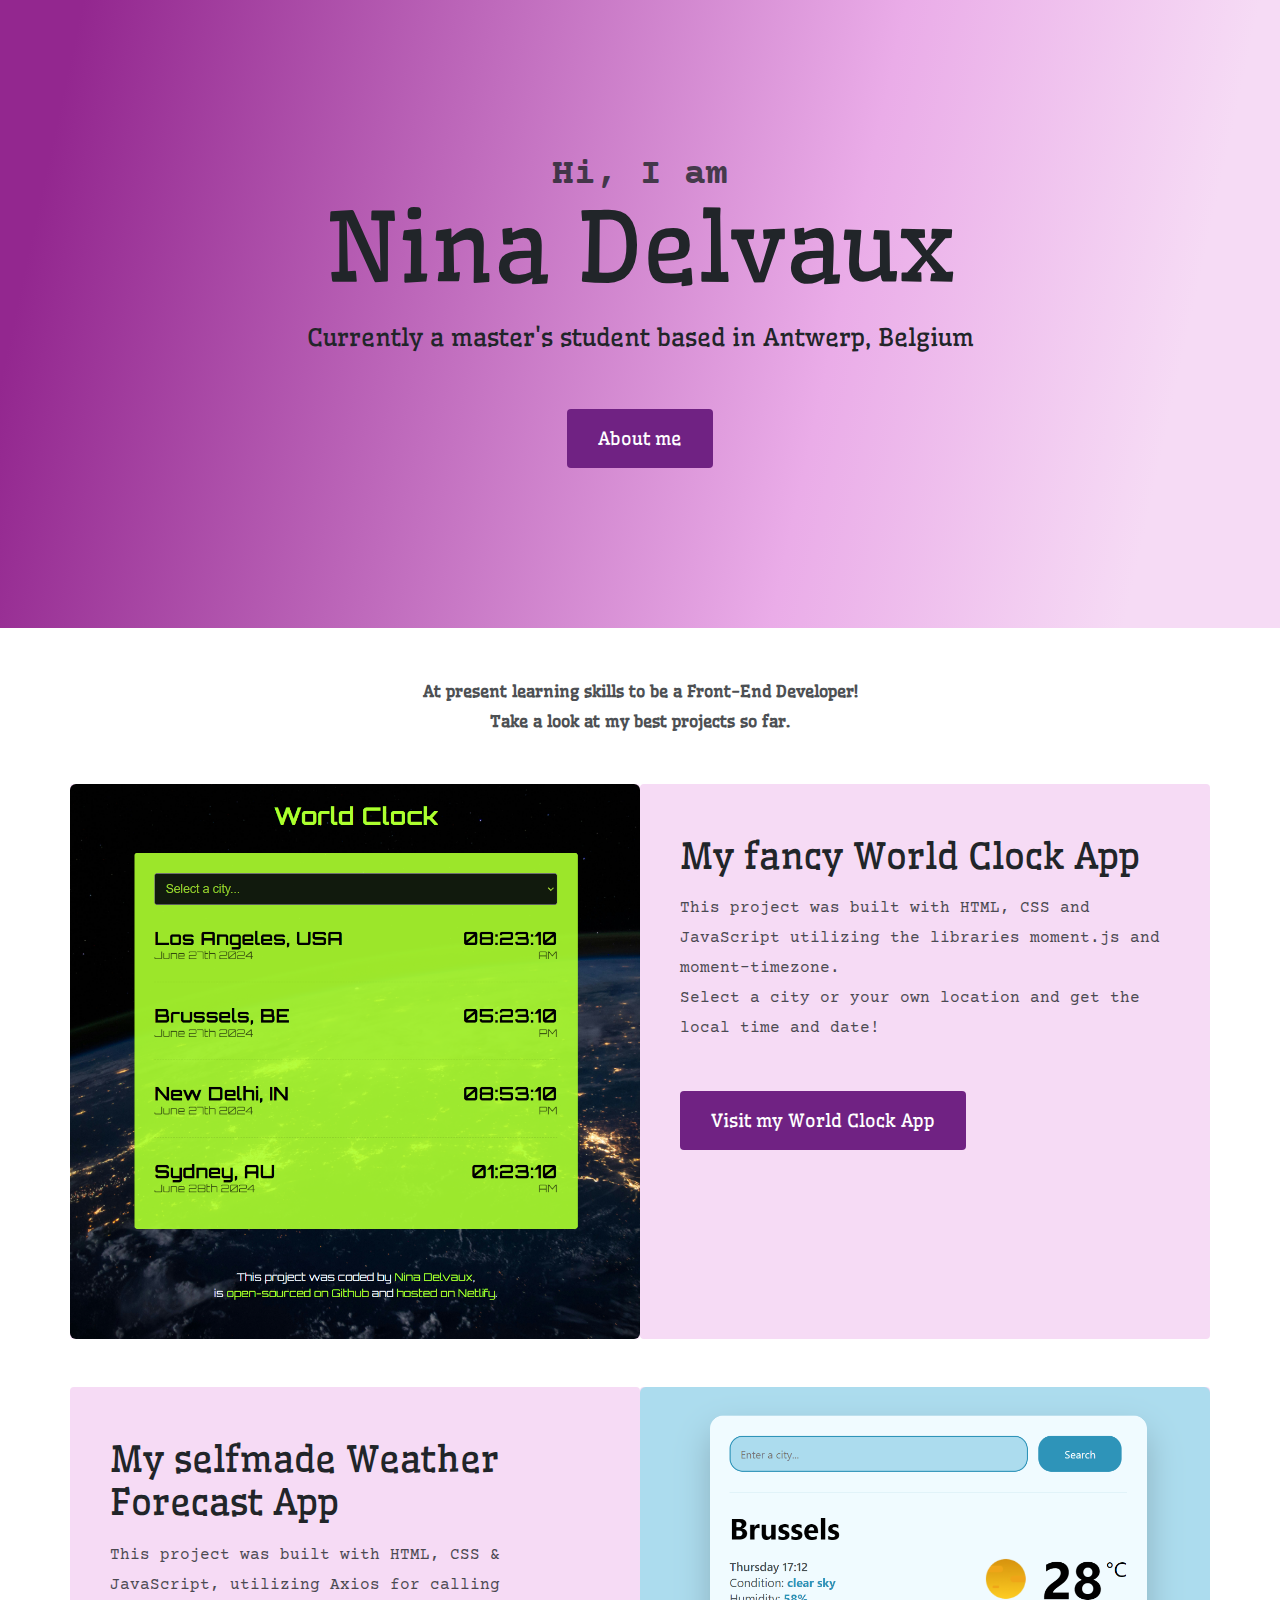
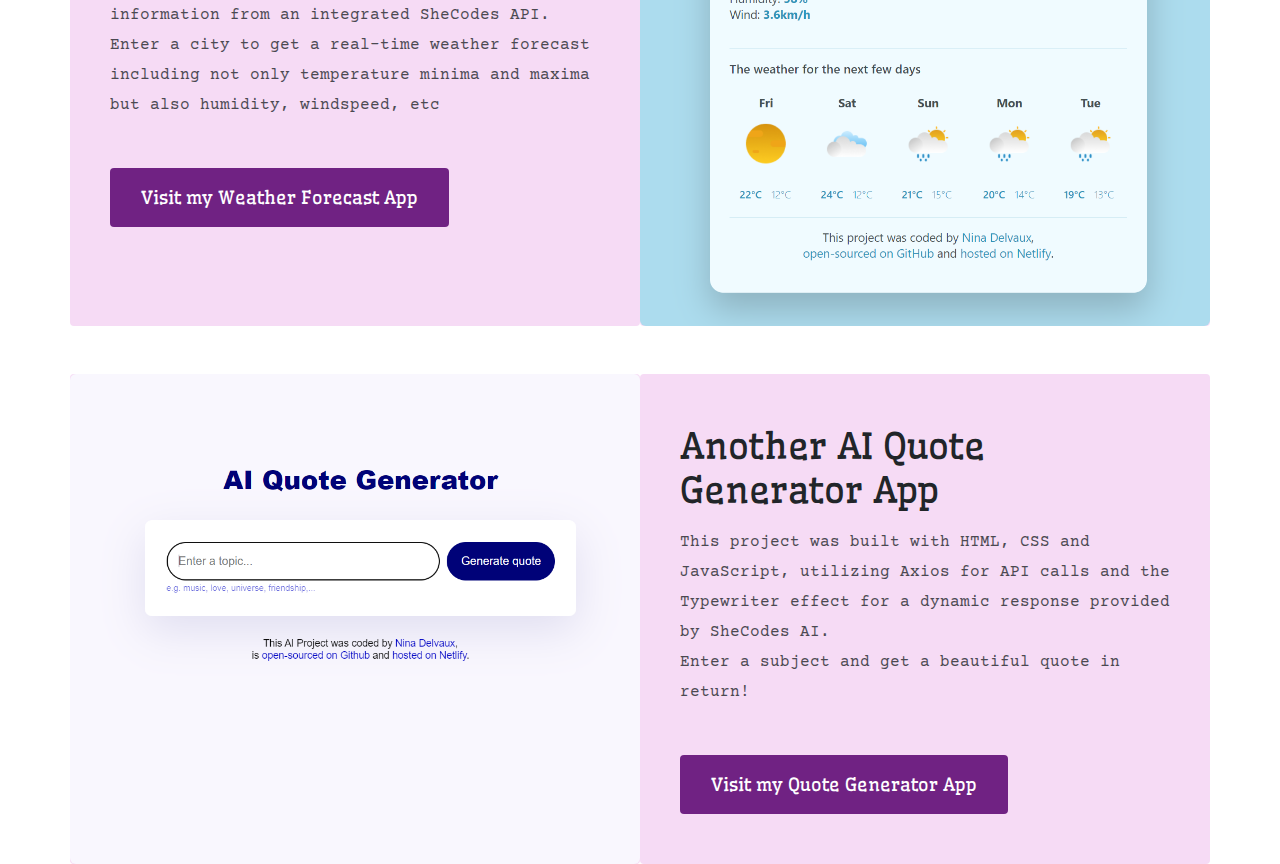
==== index.html @ 5031d10f "Integrated Homepage content & responsive design" ====
<!DOCTYPE html>
<html lang="en">
  <head>
    <meta charset="UTF-8" />
    <meta name="viewport" content="width=device-width, initial-scale=1.0" />
    <meta http-equiv="X-UA-Compatible" content="IE=7" />
    <link rel="preconnect" href="https://fonts.googleapis.com" />
    <link rel="preconnect" href="https://fonts.gstatic.com" crossorigin />
    <link
      href="https://fonts.googleapis.com/css2?family=Wellfleet&display=swap"
      rel="stylesheet"
    />
    <link rel="preconnect" href="https://fonts.googleapis.com" />
    <link rel="preconnect" href="https://fonts.gstatic.com" crossorigin />
    <link
      href="https://fonts.googleapis.com/css2?family=Courier+Prime:ital,wght@0,400;0,700;1,400;1,700&family=Wellfleet&display=swap"
      rel="stylesheet"
    />
    <link
      href="https://cdn.jsdelivr.net/npm/bootstrap@5.3.3/dist/css/bootstrap.min.css"
      rel="stylesheet"
      integrity="sha384-QWTKZyjpPEjISv5WaRU9OFeRpok6YctnYmDr5pNlyT2bRjXh0JMhjY6hW+ALEwIH"
      crossorigin="anonymous"
    />
    <script
      src="https://cdn.jsdelivr.net/npm/bootstrap@5.3.3/dist/js/bootstrap.bundle.min.js"
      integrity="sha384-YvpcrYf0tY3lHB60NNkmXc5s9fDVZLESaAA55NDzOxhy9GkcIdslK1eN7N6jIeHz"
      crossorigin="anonymous"
    ></script>
    <link rel="stylesheet" href="/src/style.css" />
    <title>Document</title>
  </head>
  <body>
    <div class="hero">
      <p>Hi, I am</p>
      <h1>Nina Delvaux</h1>
      <h2 class="mb-5">
        Currently a master's student based in Antwerp, Belgium
      </h2>
      <div>
        <a href="#" class="btn btn-branding">About me</a>
      </div>
    </div>
    <p class="text-center m-5 centered-p">
      At present learning skills to be a Front-End Developer! <br />
      Take a look at my best projects so far.
    </p>
    <div class="container">
      <div class="row">
        <div class="col-lg-6">
          <img
            src="/images/World Clock screenshot.png"
            class="img-fluid rounded"
          />
        </div>
        <div class="col-lg-6 project-description">
          <h2 class="mb-3">My fancy World Clock App</h2>
          <p>
            This project was built with HTML, CSS and JavaScript utilizing the
            libraries moment.js and moment-timezone. <br />
            Select a city or your own location and get the local time and date!
          </p>
          <div class="mt-5 mb-5">
            <a
              href="https://my-fancy-world-clock.netlify.app/"
              target="_blank"
              class="btn btn-branding"
              >Visit my World Clock App</a
            >
          </div>
        </div>
      </div>
      <div class="row mt-5">
        <div class="col-lg-6 project-description">
          <h2 class="mb-3">My selfmade Weather Forecast App</h2>
          <p>
            This project was built with HTML, CSS & JavaScript, utilizing Axios
            for calling information from an integrated SheCodes API. <br />
            Enter a city to get a real-time weather forecast including not only
            temperature minima and maxima but also humidity, windspeed, etc
          </p>
          <div class="mb-5 mt-5">
            <a
              href="https://my-selfmade-weather-forecast.netlify.app/"
              target="_blank"
              class="btn btn-branding"
              >Visit my Weather Forecast App</a
            >
          </div>
        </div>
        <div class="col-lg-6">
          <img
            src="/images/Weather Forecast screenshot.png"
            class="img-fluid rounded"
          />
        </div>
      </div>
      <div class="row mt-5">
        <div class="col-lg-6">
          <img
            src="/images/Quote Generator screenshot.png"
            class="img-fluid rounded"
          />
        </div>
        <div class="col-lg-6 project-description">
          <h2 class="mb-3">Another AI Quote Generator App</h2>
          <p>
            This project was built with HTML, CSS and JavaScript, utilizing
            Axios for API calls and the Typewriter effect for a dynamic response
            provided by SheCodes AI. <br />
            Enter a subject and get a beautiful quote in return!
          </p>
          <div class="mt-5 mb-5">
            <a
              href="https://another-quote-generator.netlify.app/"
              target="_blank"
              class="btn btn-branding"
              >Visit my Quote Generator App</a
            >
          </div>
        </div>
      </div>
    </div>
  </body>
</html>
---- src/style.css ----
:root {
  --hero-font-family: "Wellfleet", monospace;
  --secondary-font-family: "Courier Prime", monospace;
  --branding-color: rgba(112, 34, 131, 1);
  --secondary-color: rgba(160, 95, 150, 1);
  --tertiary-color: rgba(246, 219, 245, 1);
}

.hero {
  background: linear-gradient(
    102.3deg,
    rgb(147, 39, 143) 5.9%,
    rgb(234, 172, 232) 64%,
    rgb(246, 219, 245) 89%
  );
  text-align: center;
  padding: 160px 20px;
  font-family: var(--hero-font-family);
}

.hero p {
  font-size: 36px;
  font-weight: bold;
  margin: 0;
}

.hero h2 {
  font-weight: normal;
  line-height: 2;
  font-size: 24px;
}

h1 {
  font-size: 96px;
}

h2 {
  font-size: 36px;
}

.btn-branding {
  background: var(--branding-color);
  border-radius: 4px;
  color: white;
  font-size: 18px;
  line-height: 27px;
  padding: 15px 30px;
}

.btn-branding:hover {
  color: var(--tertiary-color);
  background-color: var(--branding-color);
  opacity: 0.8;
}

.centered-p {
  font-family: var(--hero-font-family);
  font-weight: 900;
}

.project-description {
  padding: 120px 60px 0 !important;
}

p {
  font-family: var(--secondary-font-family);
  font-size: 16px;
  line-height: 30px;
  opacity: 0.8;
}

h2,
a.btn-branding {
  font-family: var(--hero-font-family);
}

.col-lg-6 {
  background-color: var(--tertiary-color);
  padding: 0;
  border-radius: 4px;
}

@media (max-width: 992px) {
  .project-description {
    padding: 40px !important;
    text-align: center;
  }
  h1 {
    font-size: 66px;
  }
  h2 {
    font-size: 28px;
  }
  .centered-p {
    font-size: 20px;
  }
}
@media (max-width: 1400px) {
  .project-description {
    padding: 50px 40px 0 !important;
  }
}
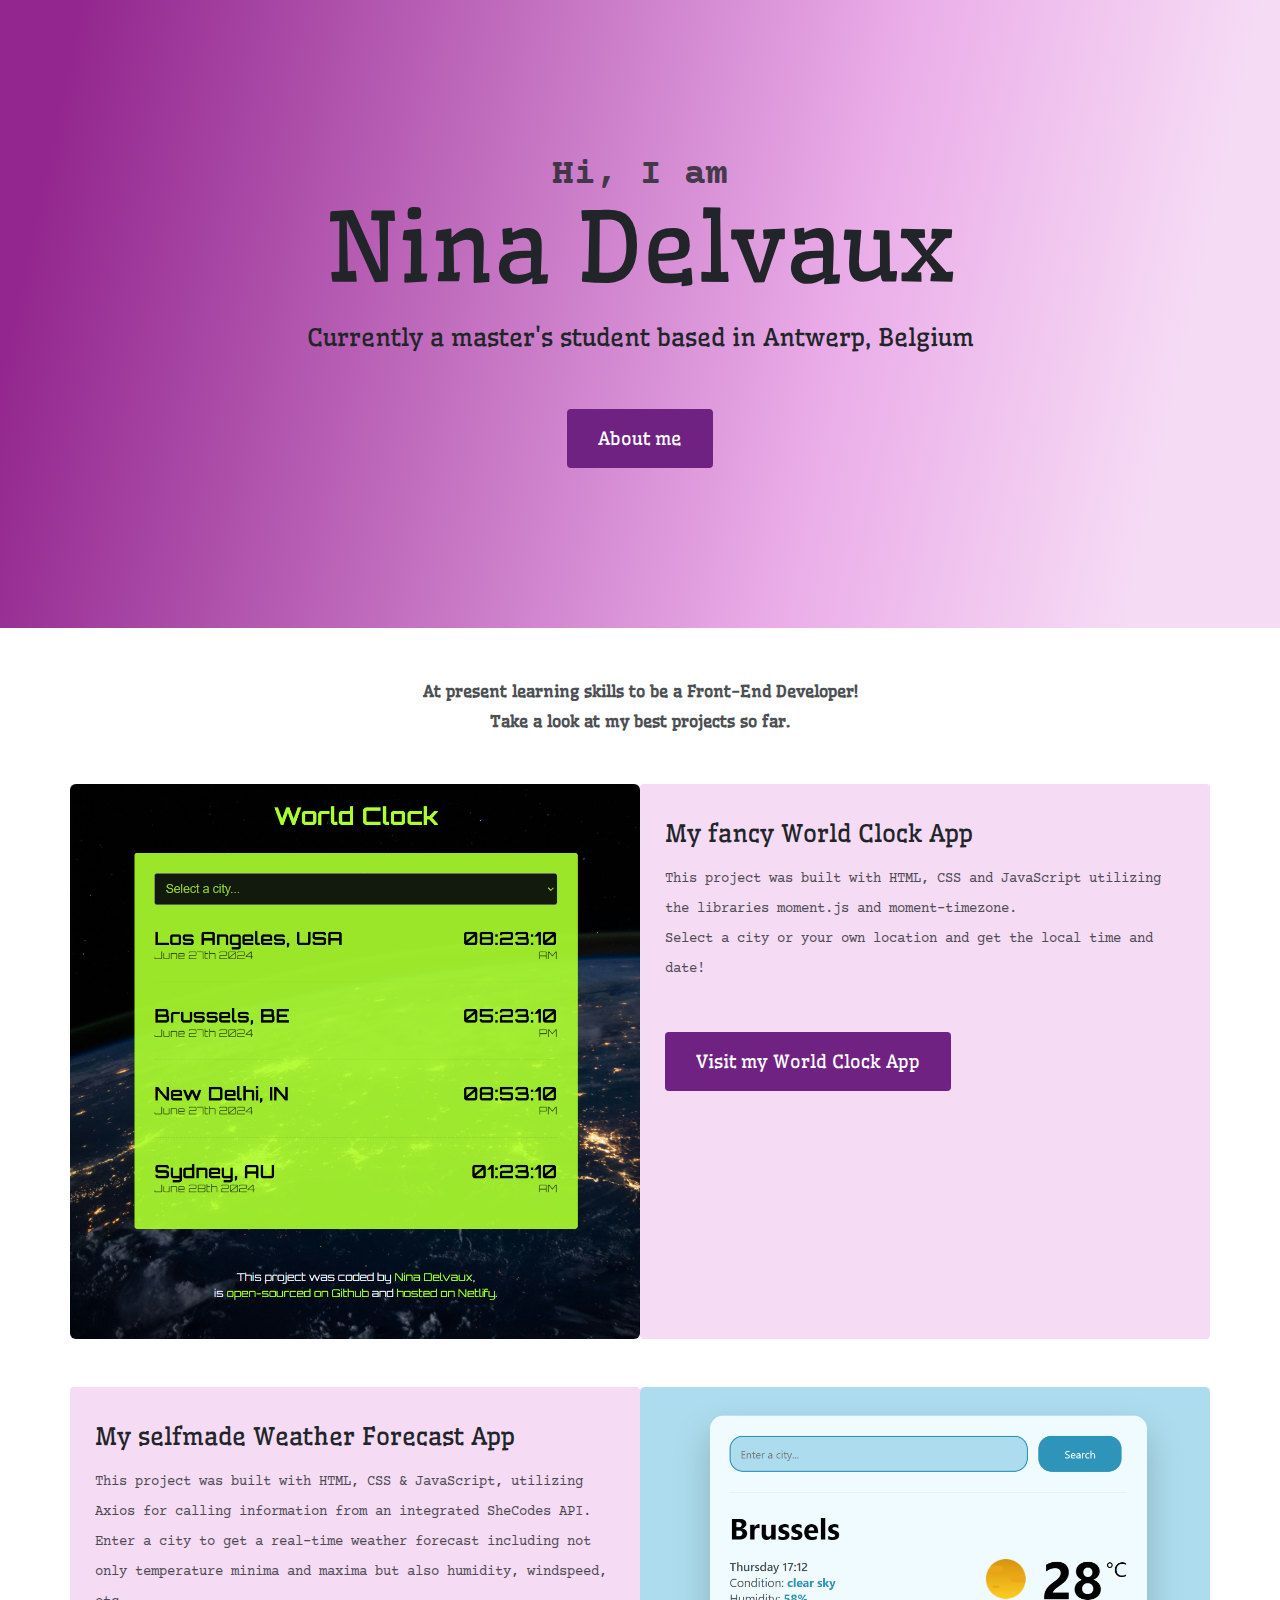
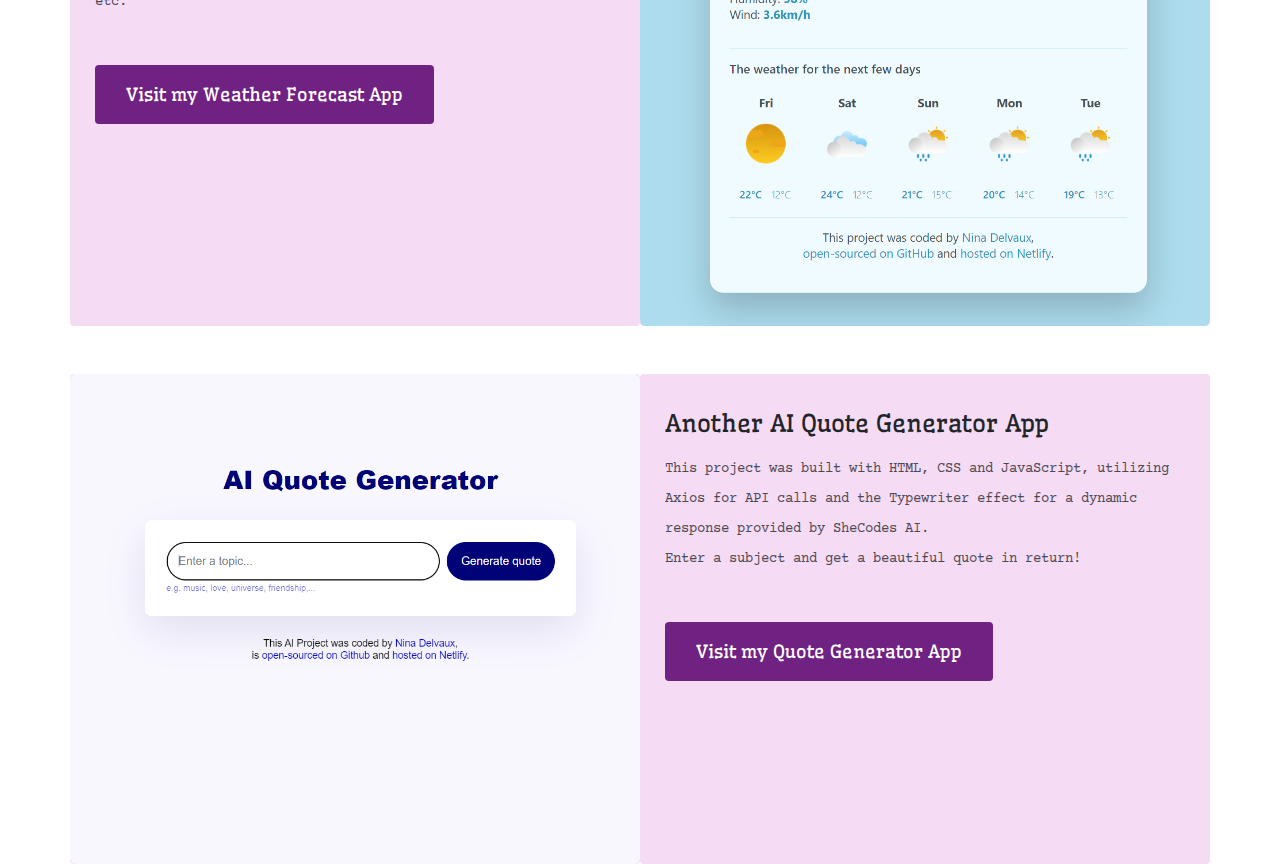
==== commit 64ad4e40: "Changed Responsive detail on the homepage" ====
--- a/index.html
+++ b/index.html
@@ -77,7 +77,7 @@
             This project was built with HTML, CSS & JavaScript, utilizing Axios
             for calling information from an integrated SheCodes API. <br />
             Enter a city to get a real-time weather forecast including not only
-            temperature minima and maxima but also humidity, windspeed, etc
+            temperature minima and maxima but also humidity, windspeed, etc.
           </p>
           <div class="mb-5 mt-5">
             <a
--- a/src/style.css
+++ b/src/style.css
@@ -94,9 +94,19 @@
   .centered-p {
     font-size: 20px;
   }
+  .project-description p {
+    text-align: center !important;
+  }
 }
 @media (max-width: 1400px) {
   .project-description {
-    padding: 50px 40px 0 !important;
+    padding: 35px 25px 0 !important;
+  }
+  h2 {
+    font-size: 24px;
+  }
+  .project-description p {
+    font-size: 14px;
+    text-align: left;
   }
 }
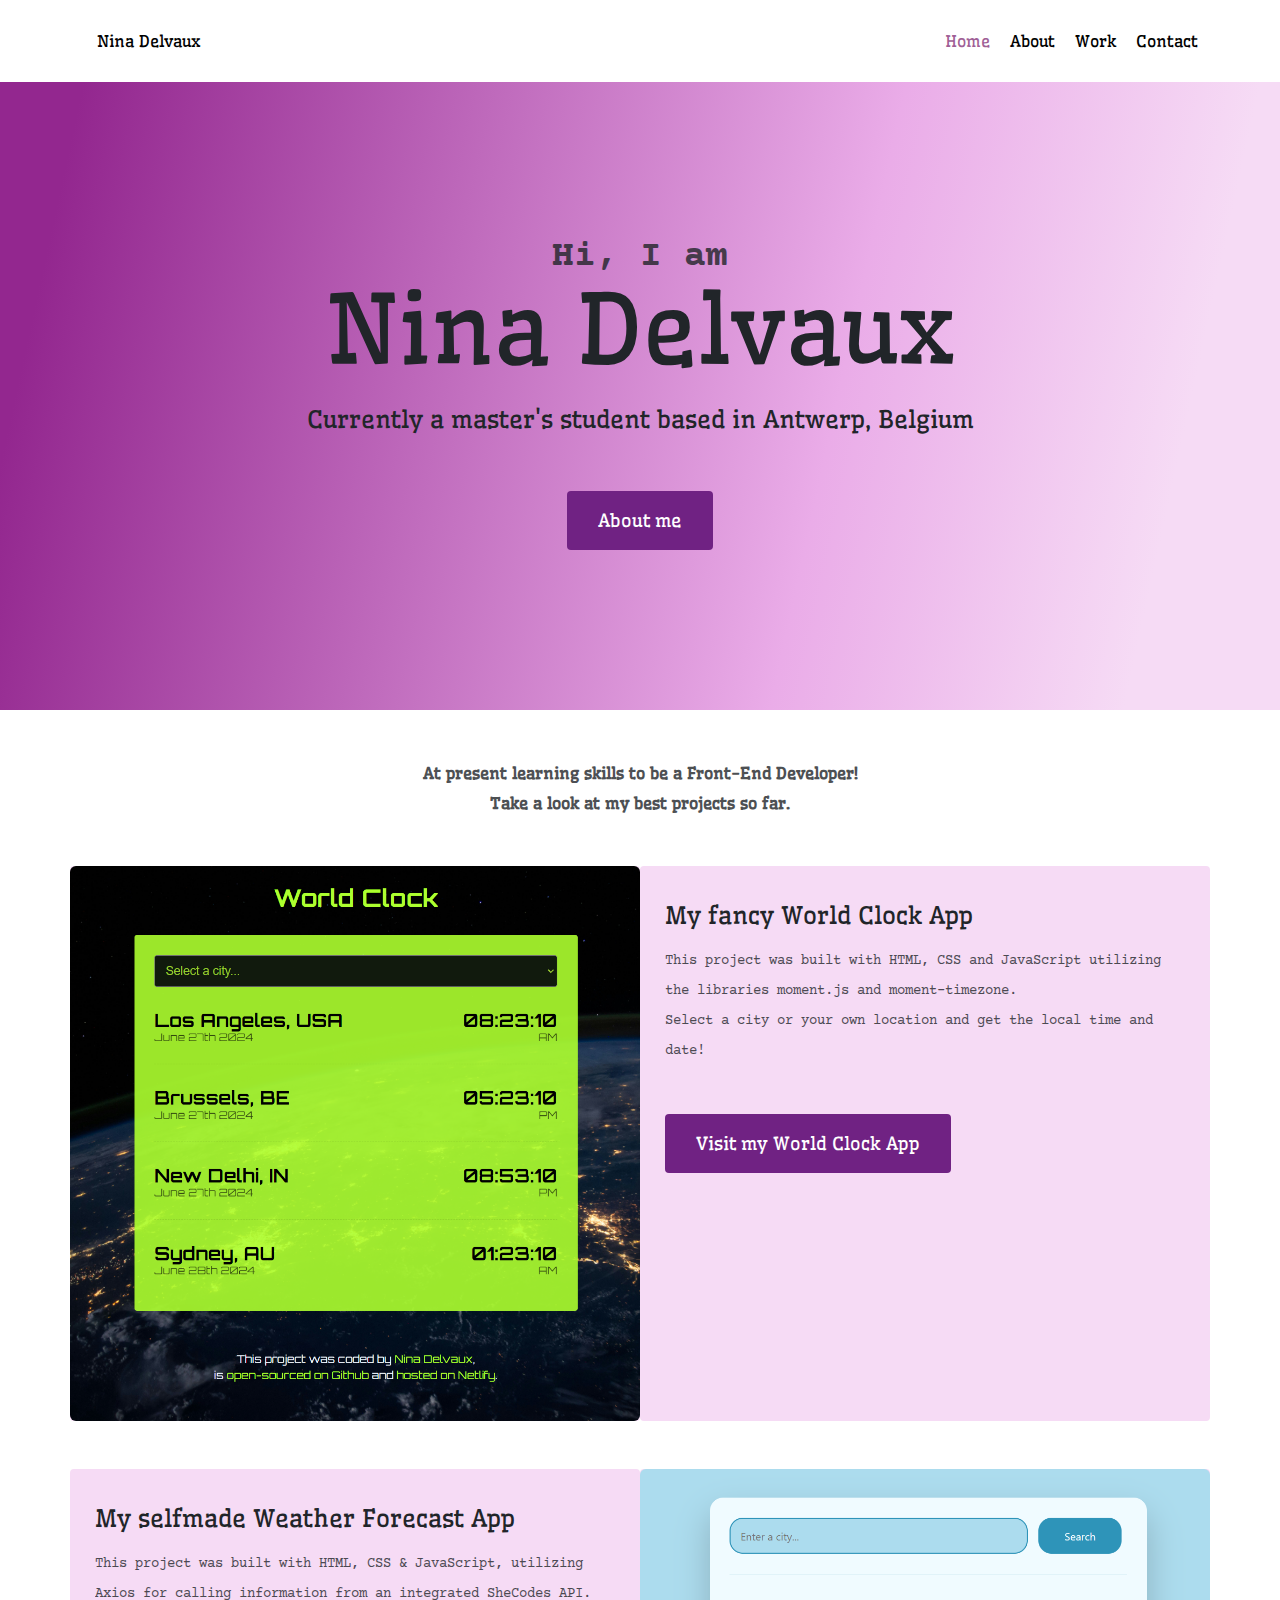
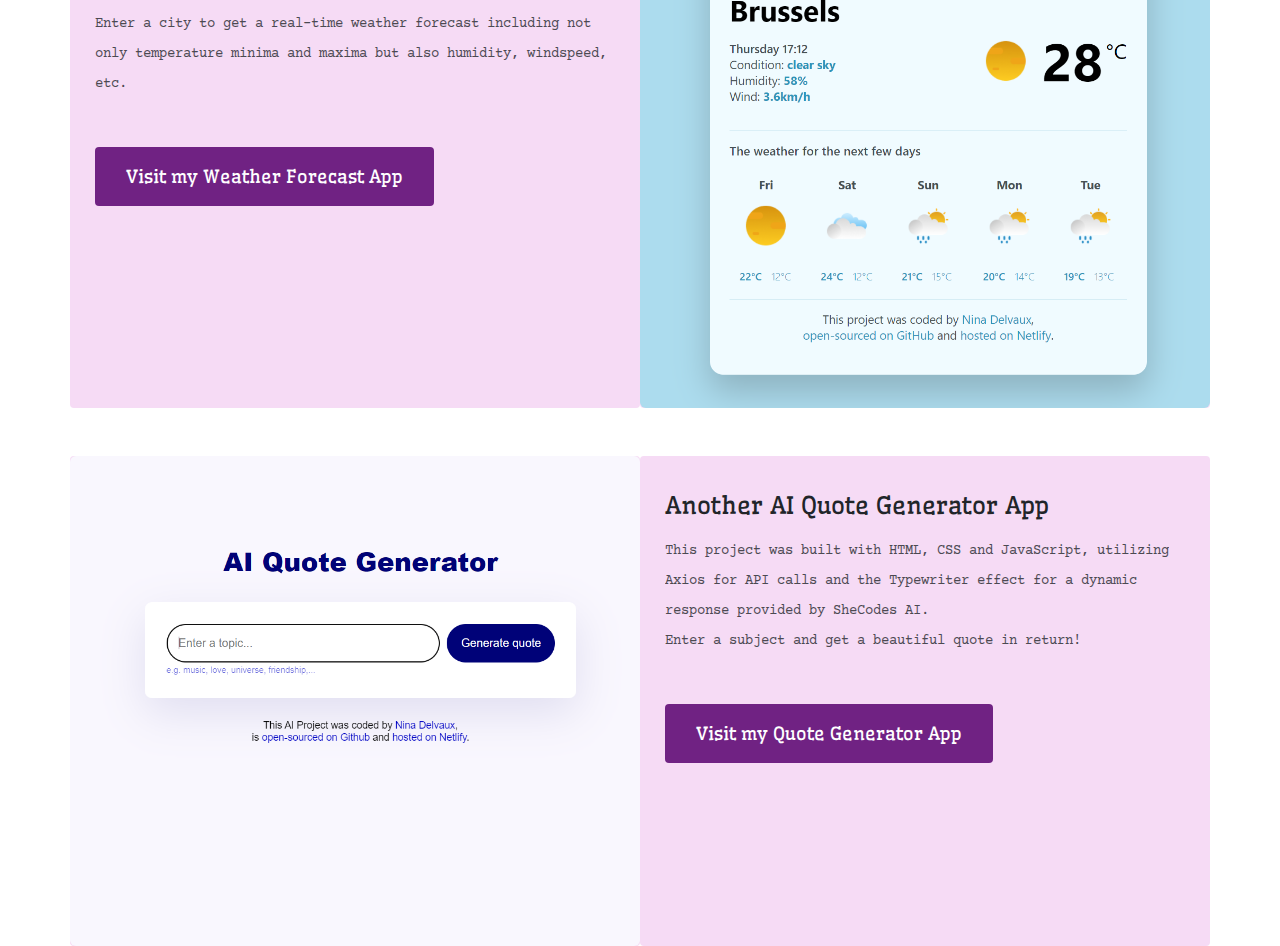
==== commit 15d8baa7: "Created responsive navbar, fixed buttonlinks" ====
--- a/index.html
+++ b/index.html
@@ -31,6 +31,29 @@
     <title>Document</title>
   </head>
   <body>
+    <div class="container">
+      <nav class="d-flex justify-content-between">
+        <ul class="d-none d-md-block">
+          <li>
+            <a href="/">Nina Delvaux</a>
+          </li>
+        </ul>
+        <ul>
+          <li class="active">
+            <a href="/">Home</a>
+          </li>
+          <li>
+            <a href="/about.html">About</a>
+          </li>
+          <li>
+            <a href="/work.html">Work</a>
+          </li>
+          <li>
+            <a href="/contact.html">Contact</a>
+          </li>
+        </ul>
+      </nav>
+    </div>
     <div class="hero">
       <p>Hi, I am</p>
       <h1>Nina Delvaux</h1>
@@ -38,7 +61,7 @@
         Currently a master's student based in Antwerp, Belgium
       </h2>
       <div>
-        <a href="#" class="btn btn-branding">About me</a>
+        <a href="/about.html" class="btn btn-branding">About me</a>
       </div>
     </div>
     <p class="text-center m-5 centered-p">
--- a/src/style.css
+++ b/src/style.css
@@ -59,7 +59,7 @@
 }
 
 .project-description {
-  padding: 120px 60px 0 !important;
+  padding: 120px 60px 0;
 }
 
 p {
@@ -80,6 +80,79 @@
   border-radius: 4px;
 }
 
+.content-container {
+  padding: 120px 20px;
+  margin: 0 110px;
+}
+
+.header-about-page h1 {
+  font-size: 50px;
+  font-family: var(--hero-font-family);
+}
+.header-about-page h2 {
+  font-size: 20px;
+}
+.header-about-page p {
+  line-height: 1.5;
+}
+
+.content h1 {
+  font-size: 64px;
+  line-height: 80px;
+  font-family: var(--hero-font-family);
+}
+
+.content h3 {
+  font-size: 24px;
+  line-height: 1.5;
+  font-family: var(--hero-font-family);
+}
+
+.content p {
+  line-height: 1.5;
+  font-family: var(--secondary-font-family);
+}
+
+.card {
+  border-color: 1px solid var(--branding-color);
+  background-color: var(--tertiary-color);
+}
+
+.card-title,
+.card-subtitle {
+  font-family: var(--hero-font-family);
+  text-align: center;
+  line-height: 1.5;
+}
+
+nav {
+  padding: 20px 0;
+}
+
+nav ul {
+  padding: 0;
+  margin: 0;
+}
+
+nav li {
+  display: inline;
+  list-style: none;
+  line-height: 42px;
+  margin-left: 15px;
+  font-family: var(--hero-font-family);
+}
+
+nav a {
+  text-decoration: none;
+  color: rgb(0, 0, 0);
+  transition: all 100ms ease-in-out;
+}
+
+nav a:hover,
+nav li.active a {
+  color: var(--secondary-color);
+}
+
 @media (max-width: 992px) {
   .project-description {
     padding: 40px !important;
@@ -97,7 +170,18 @@
   .project-description p {
     text-align: center !important;
   }
+
+  .content-container {
+    padding: 20px;
+    margin: 0 auto !important;
+    text-align: center;
+  }
+  .content-container h1 {
+    font-size: 36px;
+    line-height: 1.5;
+  }
 }
+
 @media (max-width: 1400px) {
   .project-description {
     padding: 35px 25px 0 !important;
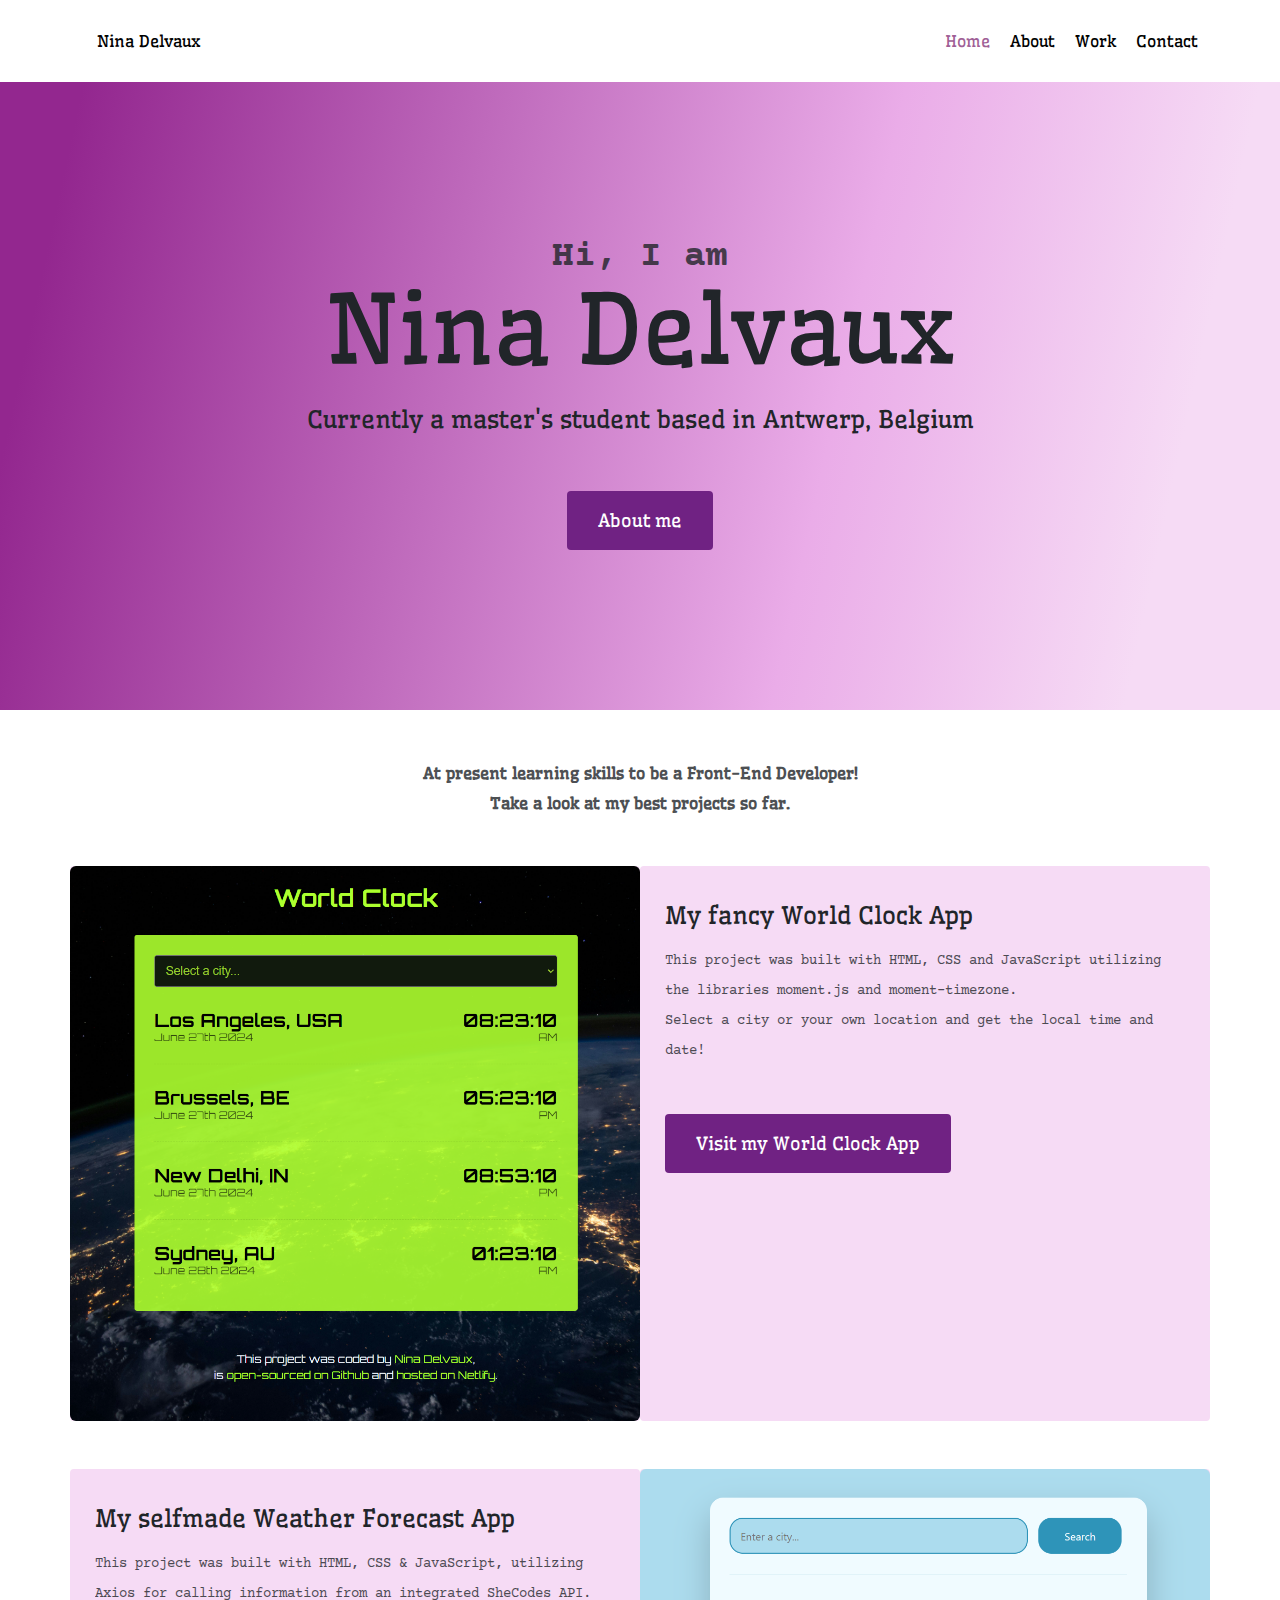
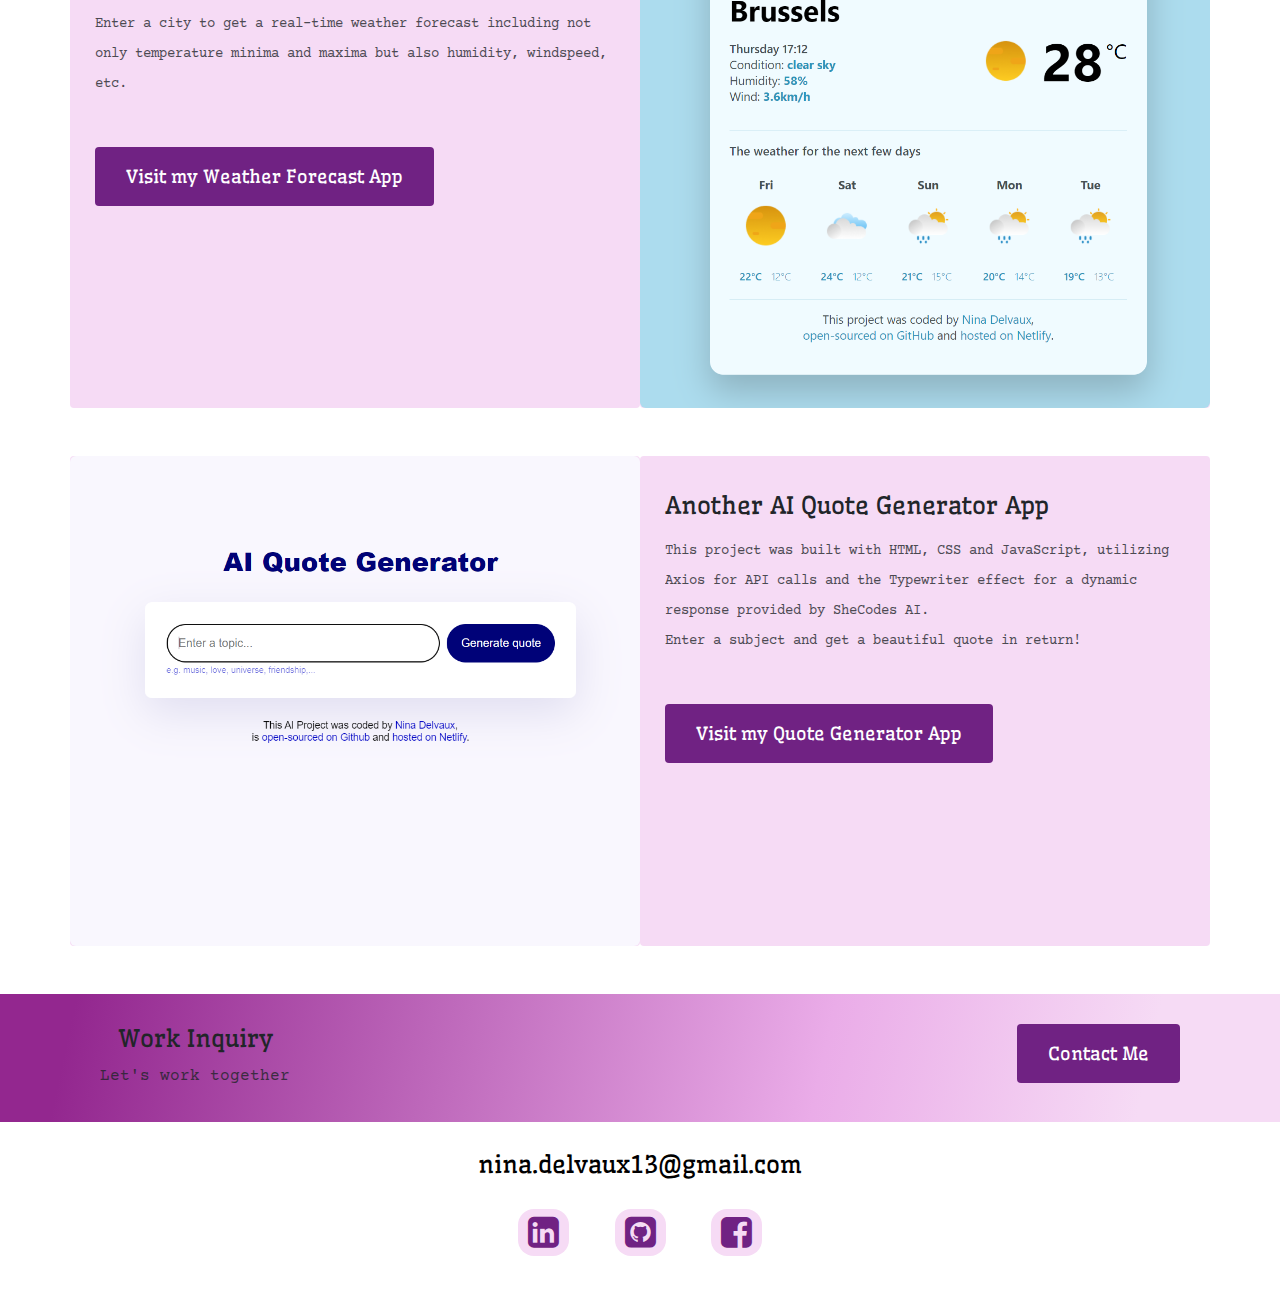
==== commit 147338ba: "Created footer" ====
--- a/index.html
+++ b/index.html
@@ -28,6 +28,10 @@
       crossorigin="anonymous"
     ></script>
     <link rel="stylesheet" href="/src/style.css" />
+    <link
+      rel="stylesheet"
+      href="https://cdnjs.cloudflare.com/ajax/libs/font-awesome/4.7.0/css/font-awesome.min.css"
+    />
     <title>Document</title>
   </head>
   <body>
@@ -144,5 +148,43 @@
         </div>
       </div>
     </div>
+    <div class="footer-container">
+      <footer class="text-center mt-5">
+        <div
+          class="contact-box d-flex justify-content-between mb-4 d-none d-md-flex"
+        >
+          <div>
+            <h2>Work Inquiry</h2>
+            <p>Let's work together</p>
+          </div>
+          <div>
+            <a href="/contact.html" class="btn btn-branding">Contact Me</a>
+          </div>
+        </div>
+        <a href="mailto:nina.delvaux13@gmail.com" class="email-link"
+          >nina.delvaux13@gmail.com</a
+        >
+        <div class="social-links mt-4 mb-5">
+          <a
+            href="https://www.linkedin.com/in/nina-delvaux-8363b2268/"
+            target="_blank"
+            class="rounded-4"
+            ><i class="fa fa-linkedin-square"></i
+          ></a>
+          <a
+            href="https://github.com/NinaDlvx"
+            target="_blank"
+            class="rounded-4"
+            ><i class="fa fa-github-square"></i
+          ></a>
+          <a
+            href="https://www.facebook.com/nina.delvaux.3"
+            target="_blank"
+            class="rounded-4"
+            ><i class="fa fa-facebook-square"></i
+          ></a>
+        </div>
+      </footer>
+    </div>
   </body>
 </html>
--- a/src/style.css
+++ b/src/style.css
@@ -59,7 +59,7 @@
 }
 
 .project-description {
-  padding: 120px 60px 0;
+  padding: 120px 60px 0 !important;
 }
 
 p {
@@ -153,6 +153,45 @@
   color: var(--secondary-color);
 }
 
+.footer-container {
+  padding: 0;
+}
+
+footer .contact-box {
+  background: linear-gradient(
+    102.3deg,
+    rgb(147, 39, 143) 5.9%,
+    rgb(234, 172, 232) 64%,
+    rgb(246, 219, 245) 89%
+  );
+  padding: 30px 100px 15px;
+}
+
+footer .email-link {
+  text-decoration: none;
+  color: black;
+  font-size: 24px;
+  font-family: var(--hero-font-family);
+}
+
+footer .email-link:hover {
+  color: var(--secondary-color);
+}
+
+footer .social-links a {
+  font-size: 36px;
+  margin: 20px;
+  padding: 3px 10px;
+  color: var(--branding-color);
+  background-color: var(--tertiary-color);
+  transition: all 200 ease-in-out;
+}
+
+footer .social-links a:hover {
+  color: var(--tertiary-color);
+  background-color: var(--branding-color);
+}
+
 @media (max-width: 992px) {
   .project-description {
     padding: 40px !important;
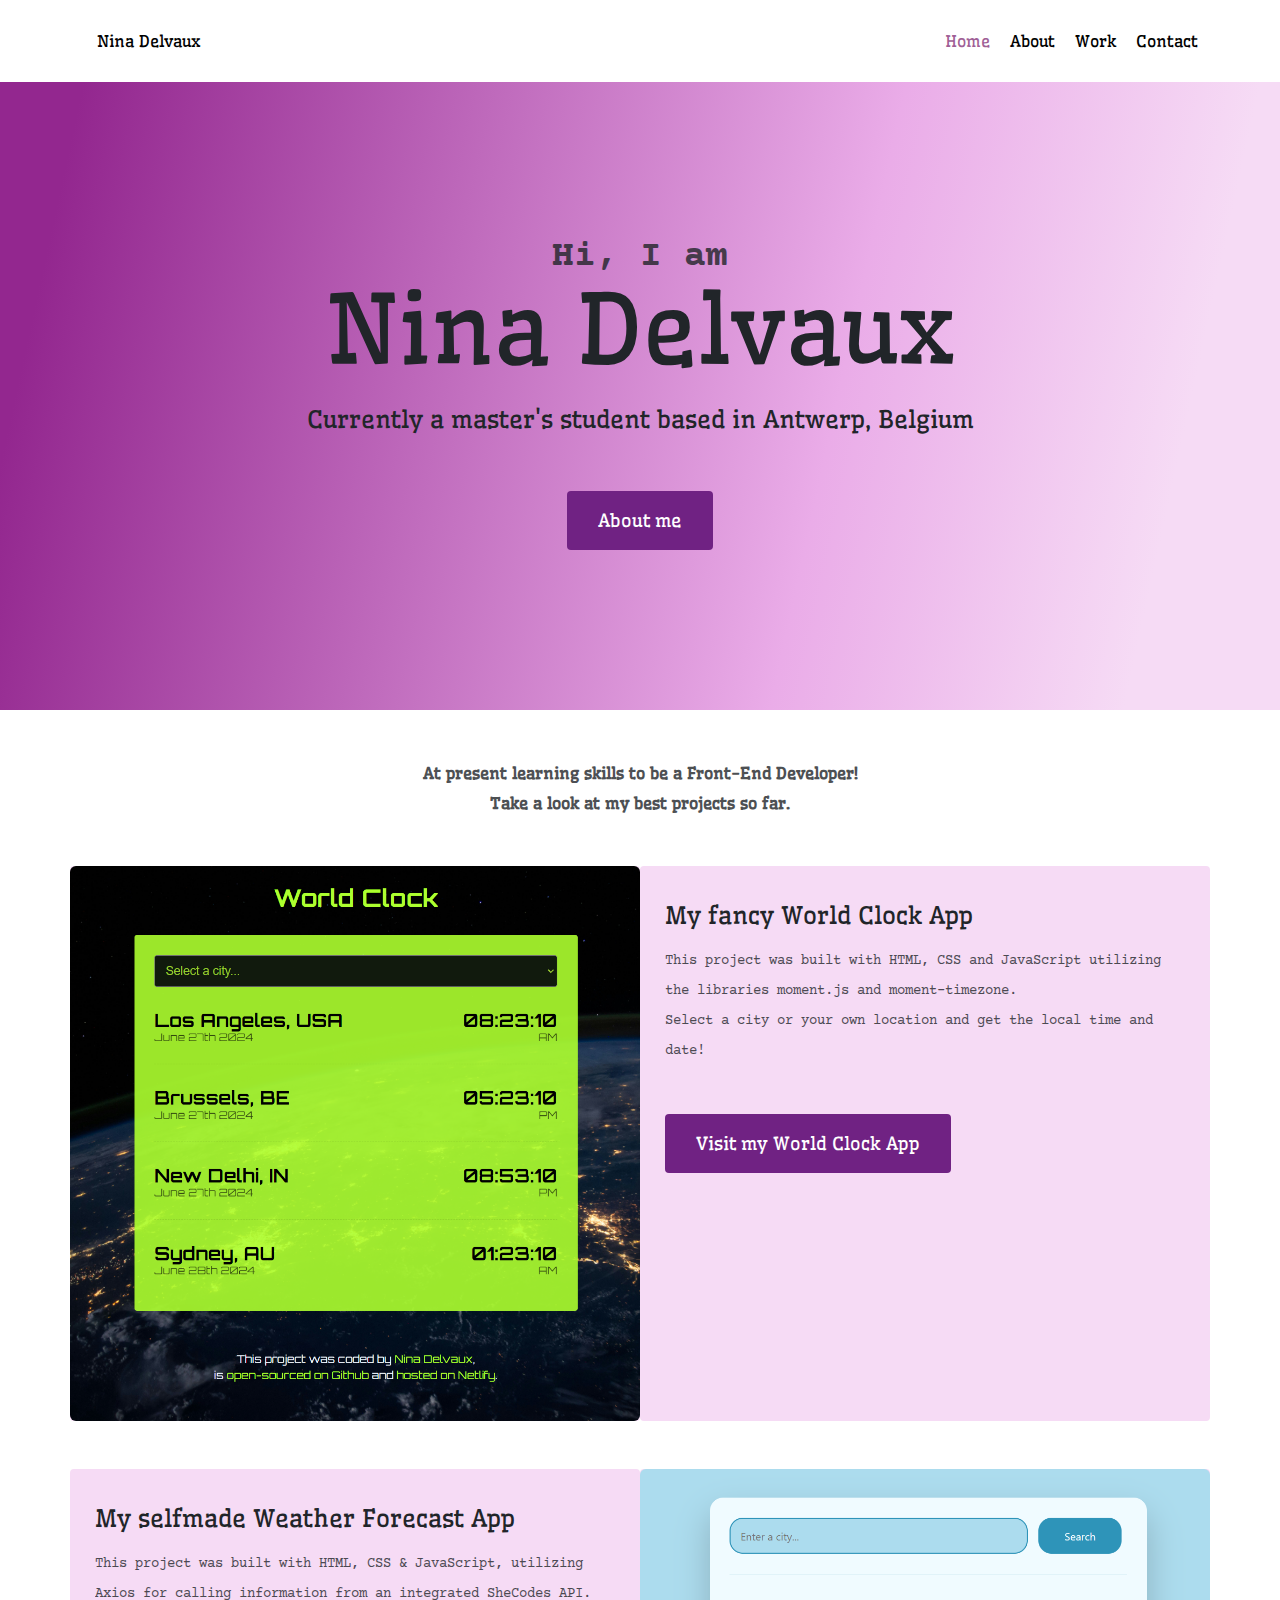
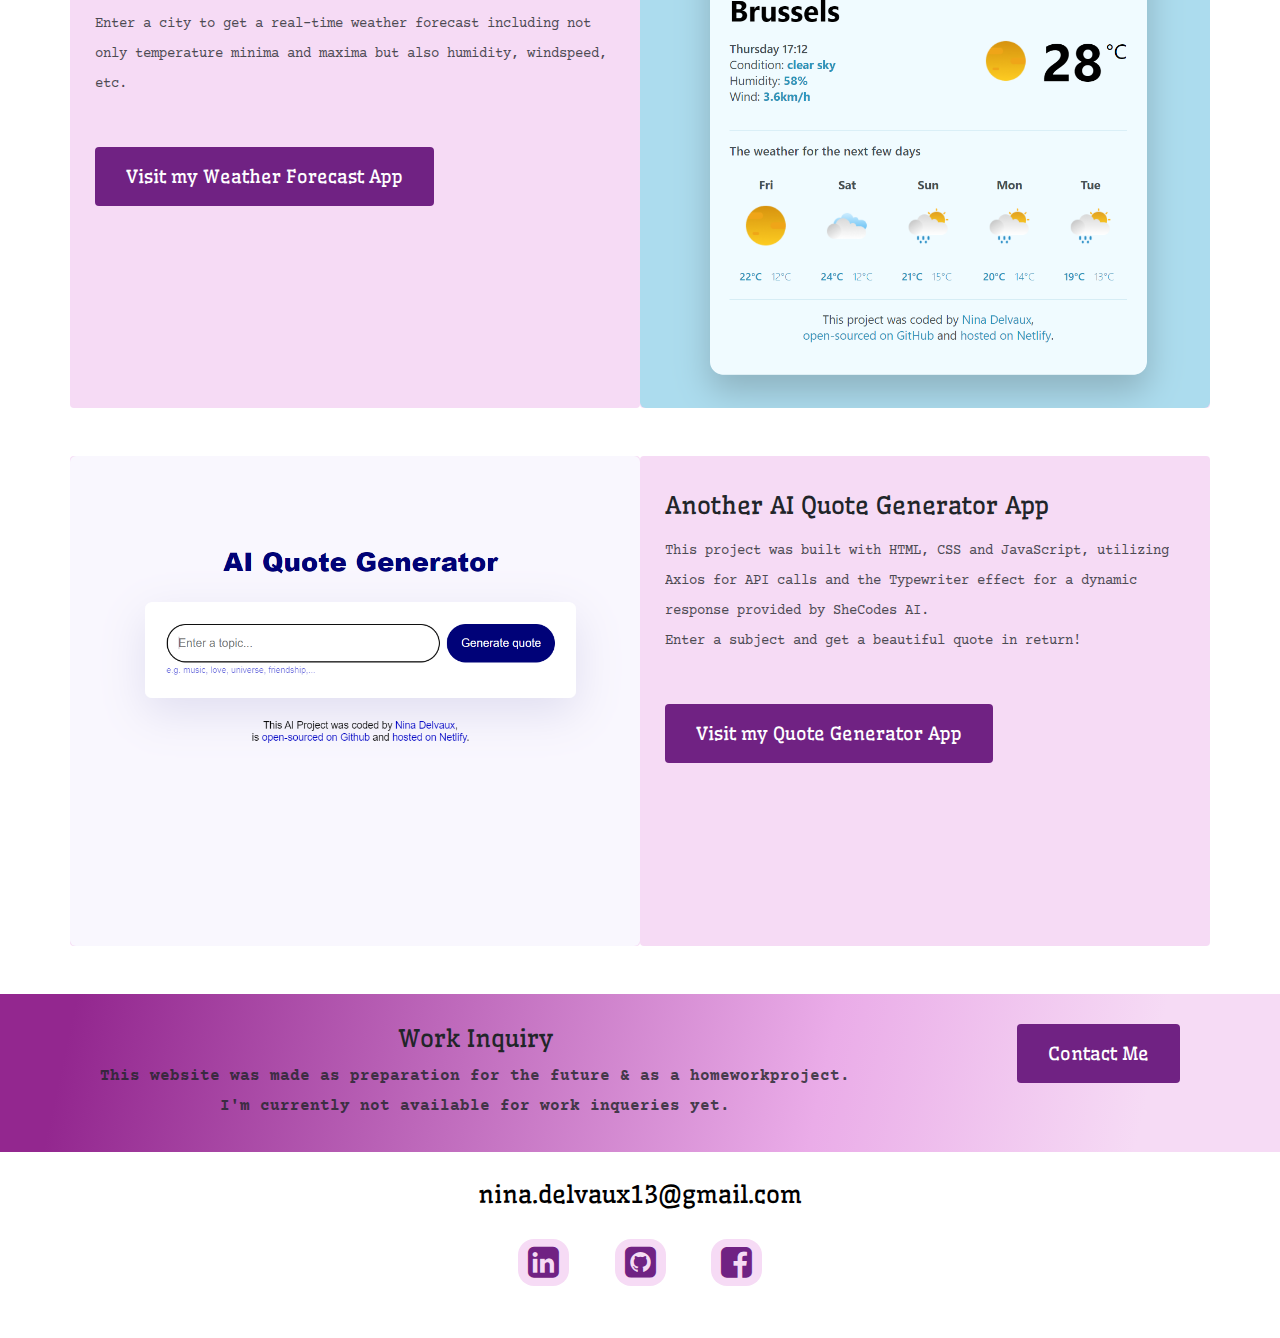
==== commit 5b4ae7cb: "Made all html-pages SEO friendly & added more lay-out" ====
--- a/index.html
+++ b/index.html
@@ -32,28 +32,32 @@
       rel="stylesheet"
       href="https://cdnjs.cloudflare.com/ajax/libs/font-awesome/4.7.0/css/font-awesome.min.css"
     />
-    <title>Document</title>
+    <title>Language Expert & Front-end Developer - Nina Delvaux</title>
+    <meta
+      name="description"
+      content="Nina Delvaux is studying Translation in Dutch-French-Italian and training to be a Front-end Developer. This website contains her portfolio of codingprojects and workexperience to show to future employers"
+    />
   </head>
   <body>
     <div class="container">
       <nav class="d-flex justify-content-between">
         <ul class="d-none d-md-block">
           <li>
-            <a href="/">Nina Delvaux</a>
+            <a href="/" title="Go to homepage">Nina Delvaux</a>
           </li>
         </ul>
         <ul>
           <li class="active">
-            <a href="/">Home</a>
-          </li>
-          <li>
-            <a href="/about.html">About</a>
-          </li>
-          <li>
-            <a href="/work.html">Work</a>
-          </li>
-          <li>
-            <a href="/contact.html">Contact</a>
+            <a href="/" title="Go to homepage">Home</a>
+          </li>
+          <li>
+            <a href="/about.html" title="Get to know Nina">About</a>
+          </li>
+          <li>
+            <a href="/work.html" title="Take a look at Nina's work">Work</a>
+          </li>
+          <li>
+            <a href="/contact.html" title="Contact Nina">Contact</a>
           </li>
         </ul>
       </nav>
@@ -65,7 +69,9 @@
         Currently a master's student based in Antwerp, Belgium
       </h2>
       <div>
-        <a href="/about.html" class="btn btn-branding">About me</a>
+        <a href="/about.html" class="btn btn-branding" title="Get to know Nina"
+          >About me</a
+        >
       </div>
     </div>
     <p class="text-center m-5 centered-p">
@@ -78,6 +84,7 @@
           <img
             src="/images/World Clock screenshot.png"
             class="img-fluid rounded"
+            title="Screenshot of World Clock project"
           />
         </div>
         <div class="col-lg-6 project-description">
@@ -92,6 +99,7 @@
               href="https://my-fancy-world-clock.netlify.app/"
               target="_blank"
               class="btn btn-branding"
+              title="Go to the World Clock website"
               >Visit my World Clock App</a
             >
           </div>
@@ -111,6 +119,7 @@
               href="https://my-selfmade-weather-forecast.netlify.app/"
               target="_blank"
               class="btn btn-branding"
+              title="Go to the Weather Forecast website"
               >Visit my Weather Forecast App</a
             >
           </div>
@@ -119,6 +128,7 @@
           <img
             src="/images/Weather Forecast screenshot.png"
             class="img-fluid rounded"
+            title="Screenshot of Weather Forecast project"
           />
         </div>
       </div>
@@ -127,6 +137,7 @@
           <img
             src="/images/Quote Generator screenshot.png"
             class="img-fluid rounded"
+            title="Screenshot of Quote Generator project"
           />
         </div>
         <div class="col-lg-6 project-description">
@@ -142,6 +153,7 @@
               href="https://another-quote-generator.netlify.app/"
               target="_blank"
               class="btn btn-branding"
+              title="Go to the Quote Generator website"
               >Visit my Quote Generator App</a
             >
           </div>
@@ -155,13 +167,27 @@
         >
           <div>
             <h2>Work Inquiry</h2>
-            <p>Let's work together</p>
+            <p>
+              <b
+                >This website was made as preparation for the future & as a
+                homeworkproject. <br />I'm currently not available for work
+                inqueries yet.</b
+              >
+            </p>
           </div>
           <div>
-            <a href="/contact.html" class="btn btn-branding">Contact Me</a>
-          </div>
-        </div>
-        <a href="mailto:nina.delvaux13@gmail.com" class="email-link"
+            <a
+              href="/contact.html"
+              class="btn btn-branding"
+              title="Contact Nina for work inquiries"
+              >Contact Me</a
+            >
+          </div>
+        </div>
+        <a
+          href="mailto:nina.delvaux13@gmail.com"
+          class="email-link"
+          title="Send an email to Nina"
           >nina.delvaux13@gmail.com</a
         >
         <div class="social-links mt-4 mb-5">
@@ -169,18 +195,21 @@
             href="https://www.linkedin.com/in/nina-delvaux-8363b2268/"
             target="_blank"
             class="rounded-4"
+            title="Visit Nina's LinkedIn-profile"
             ><i class="fa fa-linkedin-square"></i
           ></a>
           <a
             href="https://github.com/NinaDlvx"
             target="_blank"
             class="rounded-4"
+            title="Visit Nina's Github-profile"
             ><i class="fa fa-github-square"></i
           ></a>
           <a
             href="https://www.facebook.com/nina.delvaux.3"
             target="_blank"
             class="rounded-4"
+            title="Visit Nina's Facebook-profile"
             ><i class="fa fa-facebook-square"></i
           ></a>
         </div>
--- a/src/style.css
+++ b/src/style.css
@@ -81,8 +81,8 @@
 }
 
 .content-container {
-  padding: 120px 20px;
-  margin: 0 110px;
+  padding: 75px 20px;
+  margin: 0 70px;
 }
 
 .header-about-page h1 {
@@ -157,7 +157,8 @@
   padding: 0;
 }
 
-footer .contact-box {
+footer .contact-box,
+.source-box {
   background: linear-gradient(
     102.3deg,
     rgb(147, 39, 143) 5.9%,
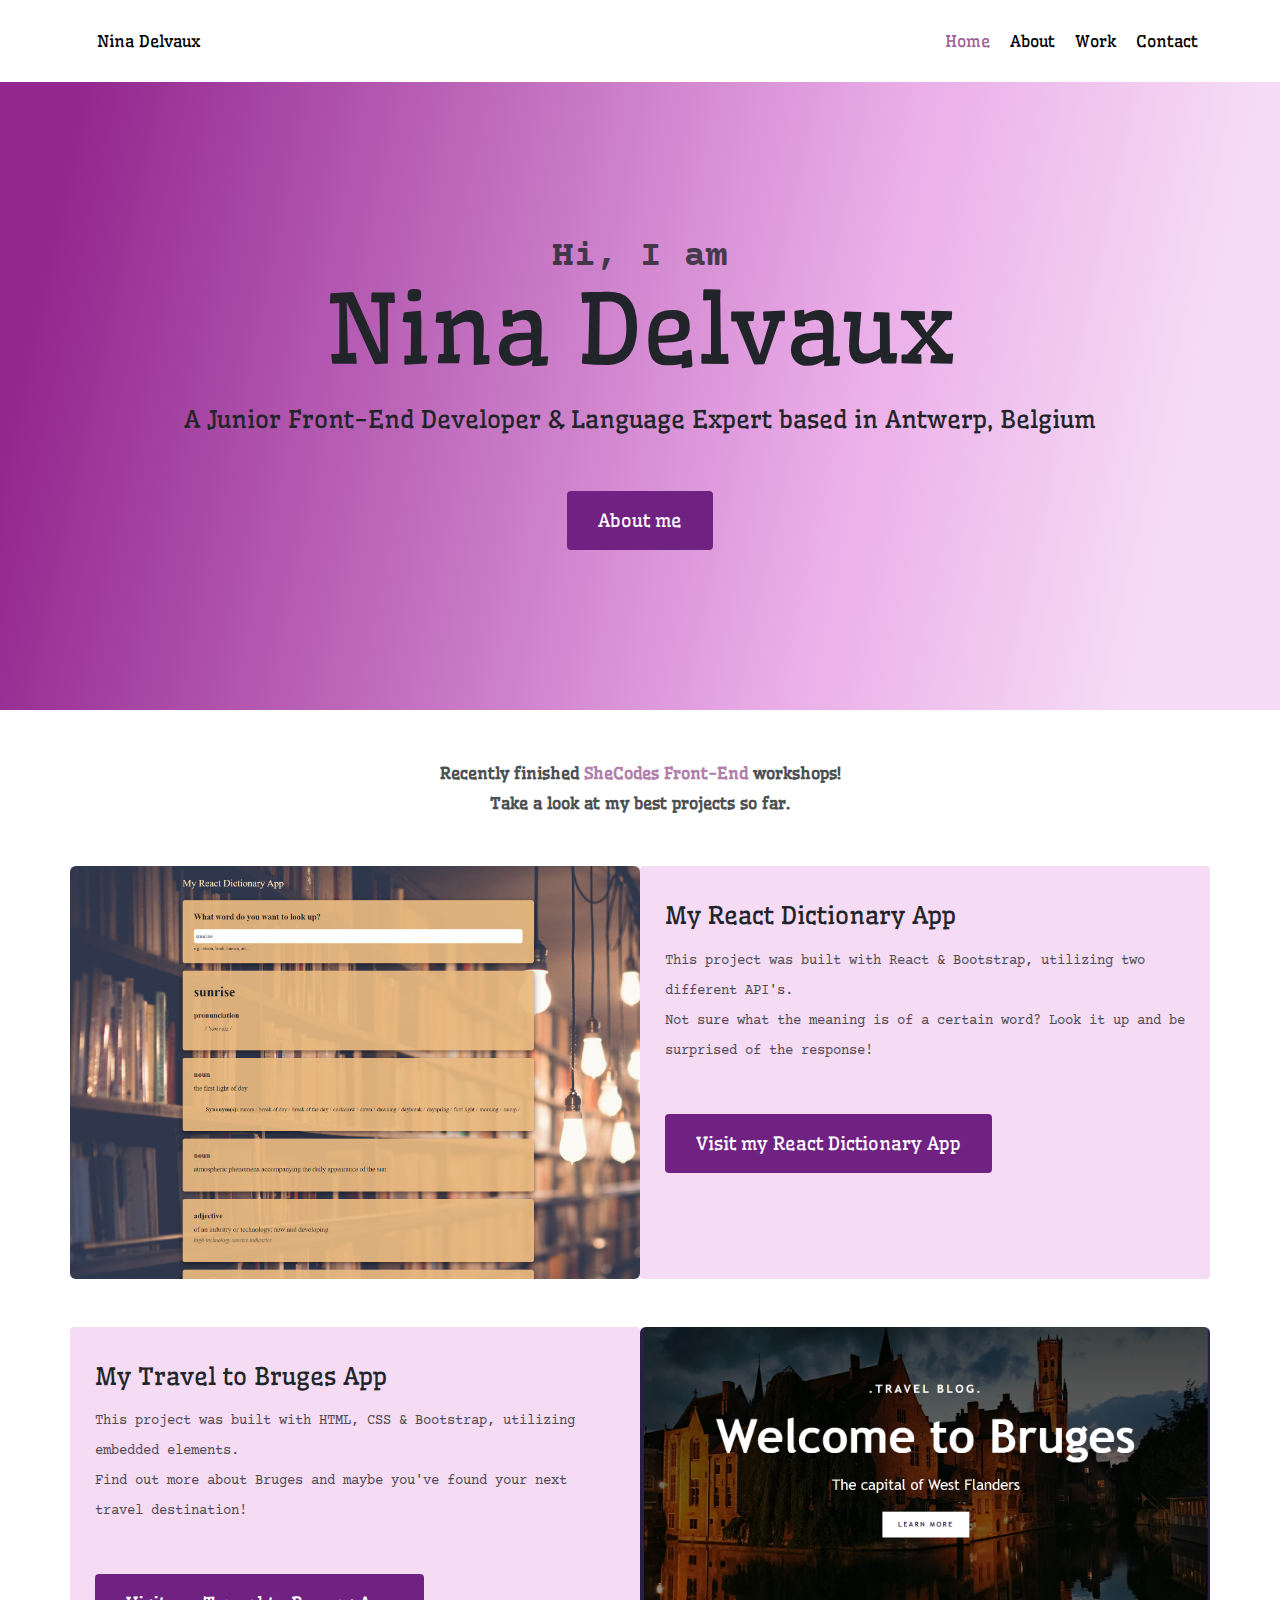
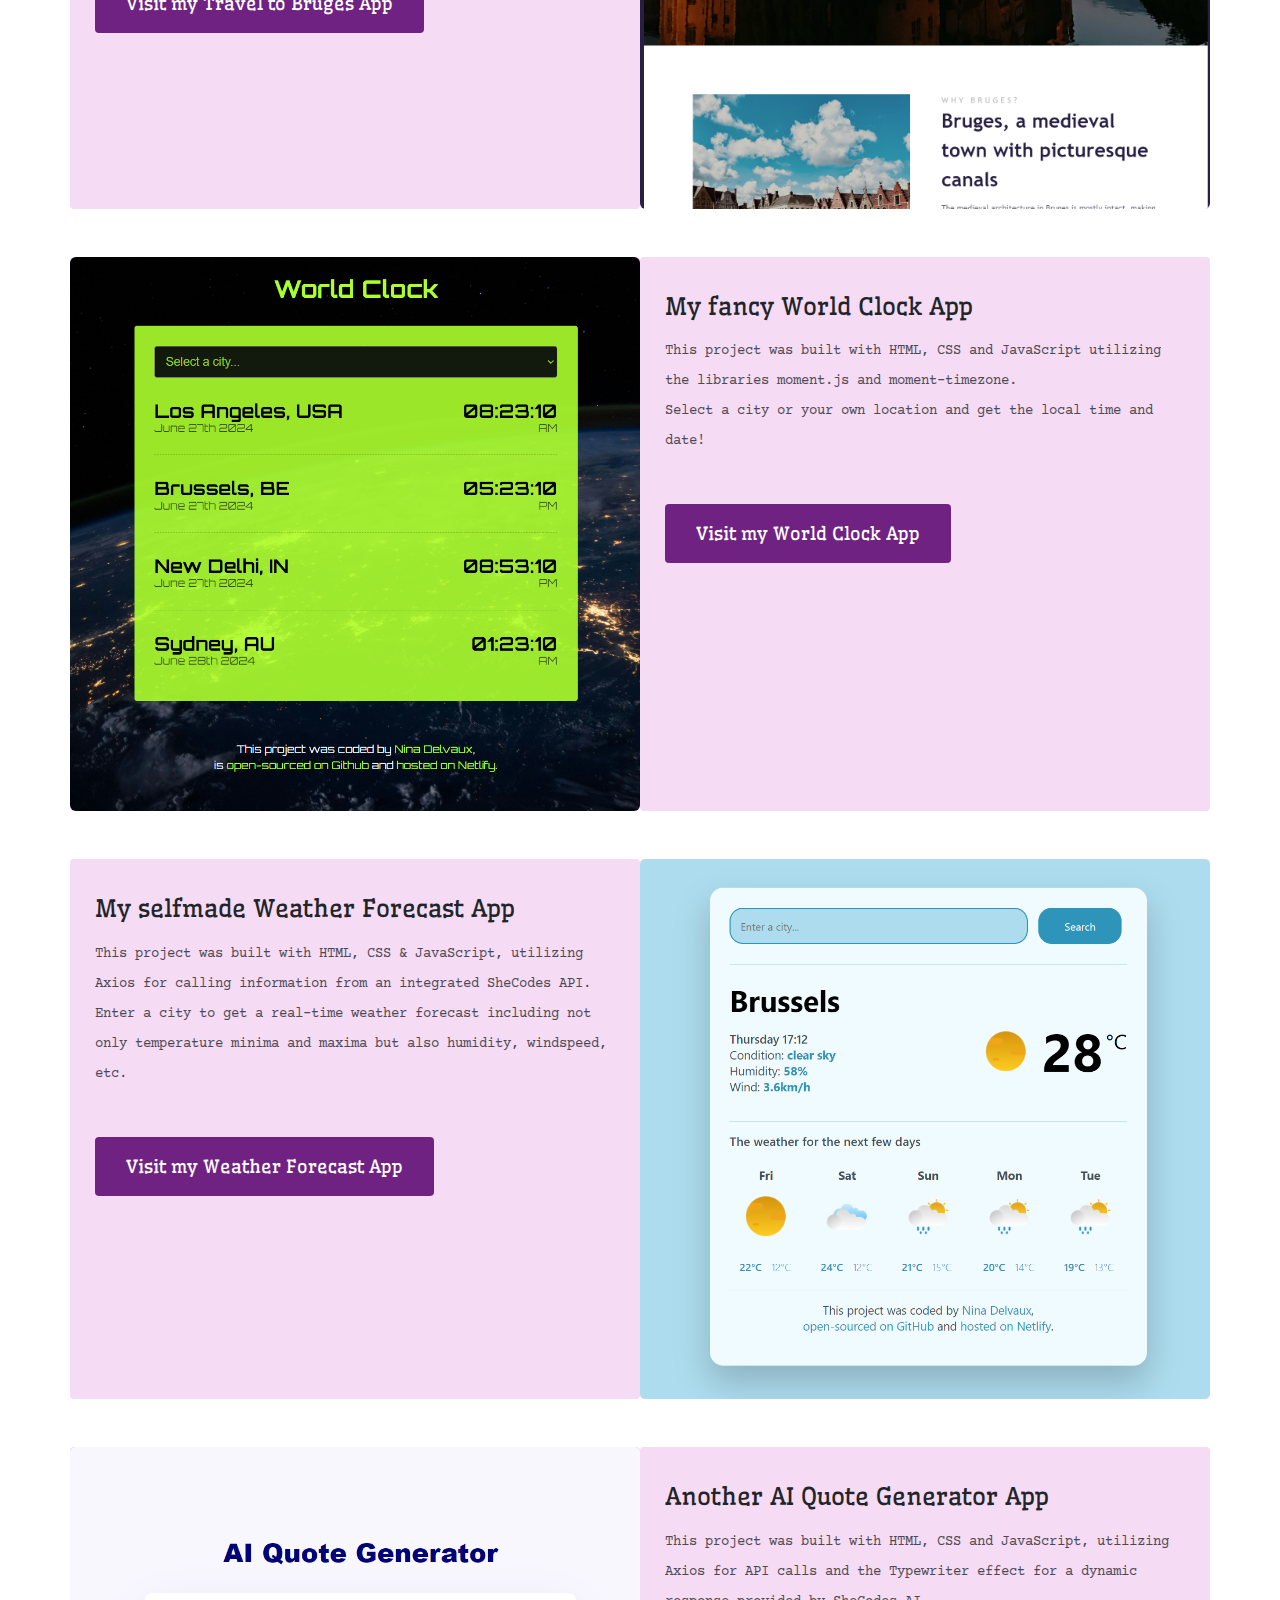
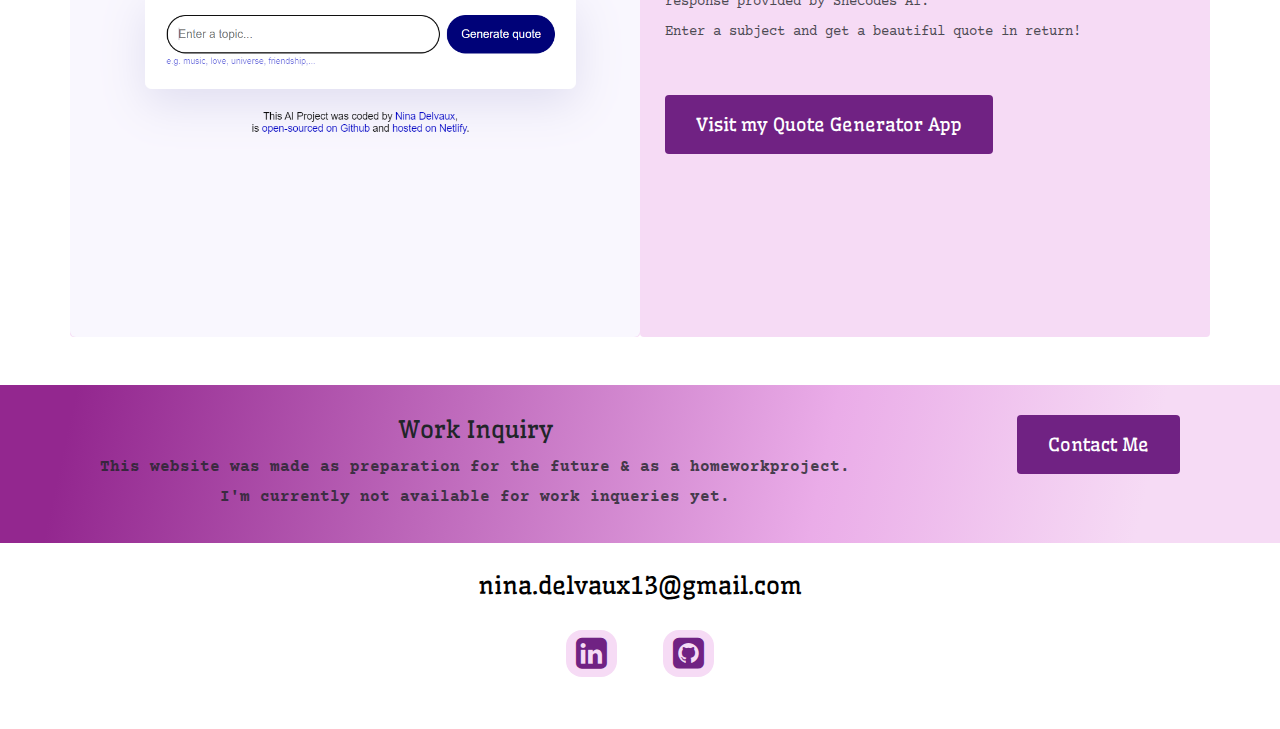
==== commit 20e4922b: "Update: added recent projects & adapted info" ====
--- a/index.html
+++ b/index.html
@@ -10,8 +10,6 @@
       href="https://fonts.googleapis.com/css2?family=Wellfleet&display=swap"
       rel="stylesheet"
     />
-    <link rel="preconnect" href="https://fonts.googleapis.com" />
-    <link rel="preconnect" href="https://fonts.gstatic.com" crossorigin />
     <link
       href="https://fonts.googleapis.com/css2?family=Courier+Prime:ital,wght@0,400;0,700;1,400;1,700&family=Wellfleet&display=swap"
       rel="stylesheet"
@@ -54,7 +52,7 @@
             <a href="/about.html" title="Get to know Nina">About</a>
           </li>
           <li>
-            <a href="/work.html" title="Take a look at Nina's work">Work</a>
+            <a href="/work.html" title="Nina her work">Work</a>
           </li>
           <li>
             <a href="/contact.html" title="Contact Nina">Contact</a>
@@ -66,7 +64,7 @@
       <p>Hi, I am</p>
       <h1>Nina Delvaux</h1>
       <h2 class="mb-5">
-        Currently a master's student based in Antwerp, Belgium
+        A Junior Front-End Developer & Language Expert based in Antwerp, Belgium
       </h2>
       <div>
         <a href="/about.html" class="btn btn-branding" title="Get to know Nina"
@@ -75,11 +73,73 @@
       </div>
     </div>
     <p class="text-center m-5 centered-p">
-      At present learning skills to be a Front-End Developer! <br />
+      Recently finished
+      <a
+        href="https://www.shecodes.io/graduates/123226-nina-delvaux"
+        target="_blank"
+        class="shecodes-link"
+        >SheCodes Front-End</a
+      >
+      workshops!
+      <br />
       Take a look at my best projects so far.
     </p>
     <div class="container">
-      <div class="row">
+      <div class="row mt-5">
+        <div class="col-lg-6">
+          <img
+            src="/images/myreactdictionaryapp-small.png"
+            class="img-fluid rounded"
+            title="Screenshot of React Dictionary project"
+          />
+        </div>
+        <div class="col-lg-6 project-description">
+          <h2 class="mb-3">My React Dictionary App</h2>
+          <p>
+            This project was built with React & Bootstrap, utilizing two
+            different API's.<br />
+            Not sure what the meaning is of a certain word? Look it up and be
+            surprised of the response!
+          </p>
+          <div class="mt-5 mb-5">
+            <a
+              href="https://myreactdictionaryapp.netlify.app/"
+              target="_blank"
+              class="btn btn-branding"
+              title="Go to the React Dictionary website"
+              >Visit my React Dictionary App</a
+            >
+          </div>
+        </div>
+      </div>
+      <div class="row mt-5">
+        <div class="col-lg-6 project-description">
+          <h2 class="mb-3">My Travel to Bruges App</h2>
+          <p>
+            This project was built with HTML, CSS & Bootstrap, utilizing
+            embedded elements. <br />
+            Find out more about Bruges and maybe you've found your next travel
+            destination!
+          </p>
+          <div class="mb-5 mt-5">
+            <a
+              href="https://travel-to-bruges.netlify.app/"
+              target="_blank"
+              class="btn btn-branding"
+              title="Go to Travel Bruges website"
+              >Visit my Travel to Bruges App</a
+            >
+          </div>
+        </div>
+        <div class="col-lg-6">
+          <img
+            src="/images/bruges-small.png"
+            class="img-fluid rounded"
+            title="Screenshot of Weather Forecast project"
+          />
+        </div>
+      </div>
+      <div class="row mt-5">
         <div class="col-lg-6">
           <img
             src="/images/World Clock screenshot.png"
@@ -205,13 +265,6 @@
             title="Visit Nina's Github-profile"
             ><i class="fa fa-github-square"></i
           ></a>
-          <a
-            href="https://www.facebook.com/nina.delvaux.3"
-            target="_blank"
-            class="rounded-4"
-            title="Visit Nina's Facebook-profile"
-            ><i class="fa fa-facebook-square"></i
-          ></a>
         </div>
       </footer>
     </div>
--- a/src/style.css
+++ b/src/style.css
@@ -58,6 +58,14 @@
   font-weight: 900;
 }
 
+.shecodes-link {
+  text-decoration: none;
+  color: var(--secondary-color);
+}
+.shecodes-link:hover {
+  text-decoration: underline;
+}
+
 .project-description {
   padding: 120px 60px 0 !important;
 }
@@ -168,6 +176,16 @@
   padding: 30px 100px 15px;
 }
 
+.source-box a {
+  text-decoration: none;
+  font-weight: 100;
+  color: black;
+  transition: all 200ms ease-in-out;
+}
+.source-box a:hover {
+  text-decoration: underline;
+}
+
 footer .email-link {
   text-decoration: none;
   color: black;
@@ -220,6 +238,14 @@
     font-size: 36px;
     line-height: 1.5;
   }
+
+  .source-box {
+    padding: 30px;
+  }
+  .source-box p {
+    font-size: 12px;
+    line-height: 1.5;
+  }
 }
 
 @media (max-width: 1400px) {
